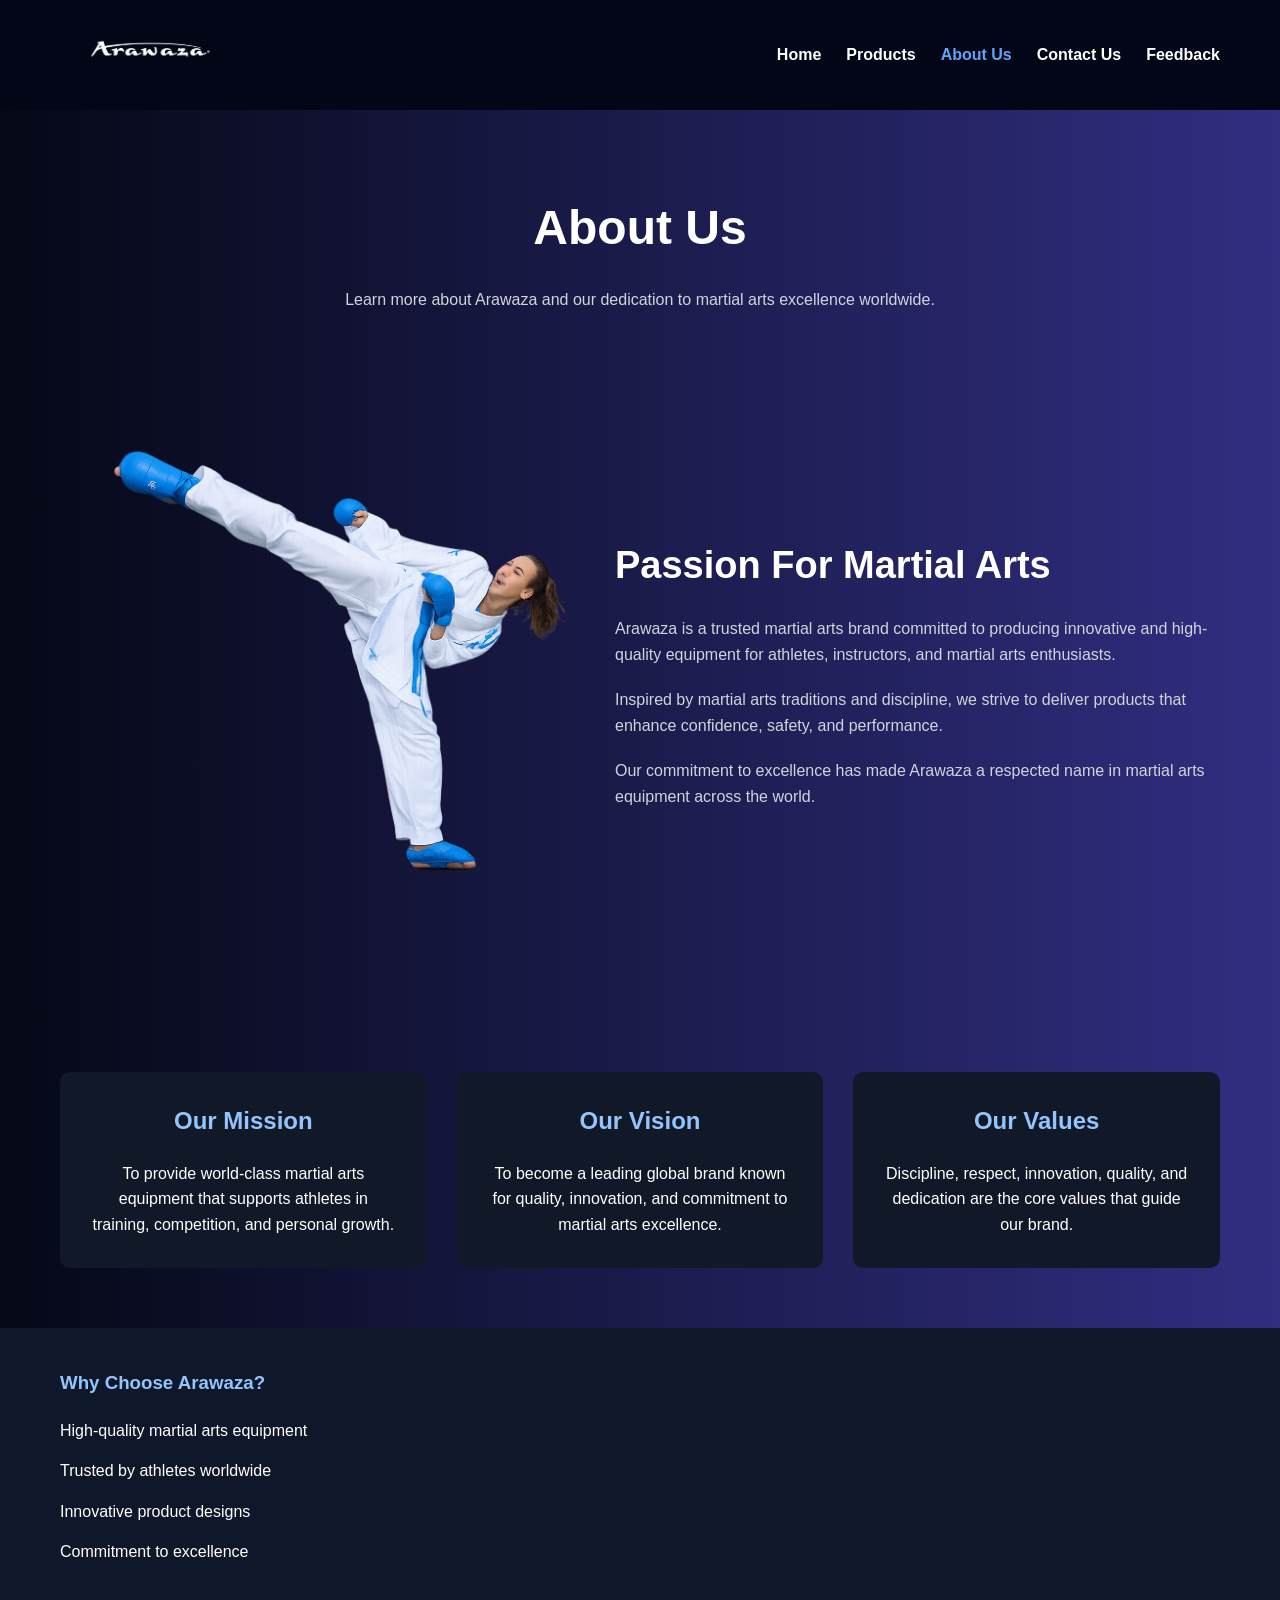
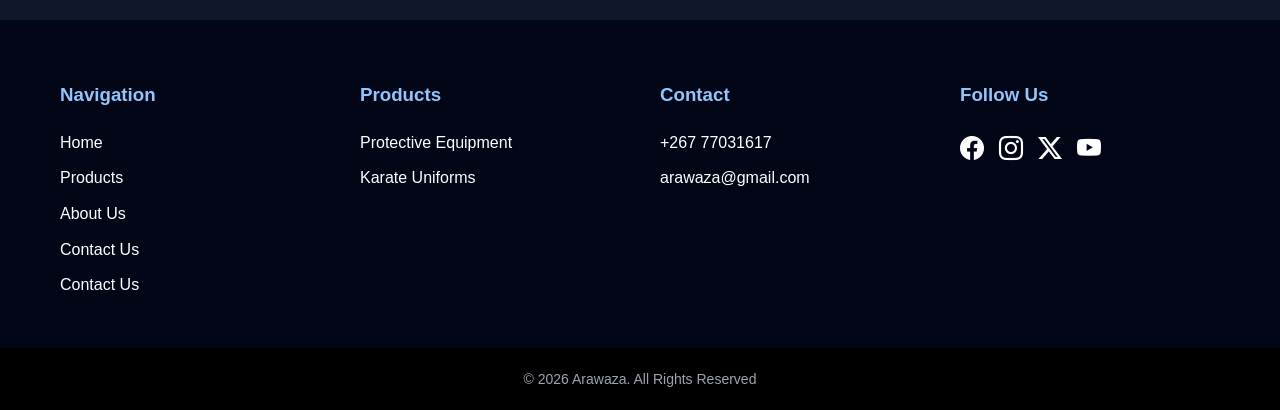
==== about us.html @ 5f9a209f "css added" ====
<!DOCTYPE html>
<html lang="en">

<head>

    <meta charset="UTF-8">
    <meta name="viewport" content="width=device-width, initial-scale=1.0">

    <title>Arawaza | About Us</title>

    <!-- MAIN CSS -->
    <link rel="stylesheet" href="css/style.css">

    <!-- BOOTSTRAP ICONS -->
    <link rel="stylesheet"
    href="https://cdn.jsdelivr.net/npm/bootstrap-icons@1.11.3/font/bootstrap-icons.min.css">

</head>

<body>

    <!-- HEADER -->
    <header class="header">

        <!-- NAVIGATION -->
        <nav class="navbar">

            <!-- LOGO -->
            <div class="logo">

                <img src="images/logo.png"
                alt="Arawaza Logo">

            </div>

            <!-- NAV LINKS -->
            <ul class="nav-links">

                <li>
                    <a href="index.html">
                        Home
                    </a>
                </li>

                <li>
                    <a href="products.html">
                        Products
                    </a>
                </li>

                <li>
                    <a href="about us.html" class="active">
                        About Us
                    </a>
                </li>

                <li>
                    <a href="contact us.html">
                        Contact Us
                    </a>
                </li>

                <li>
                    <a href="feedback.html">
                        Feedback
                    </a>
                </li>

            </ul>

        </nav>

    </header>

    <!-- MAIN CONTENT -->
    <main>

        <!-- PAGE TITLE -->
        <section class="page-title">

            <h1>About Us</h1>

            <p>
                Learn more about Arawaza and our dedication
                to martial arts excellence worldwide.
            </p>

        </section>

        <!-- ABOUT SECTION -->
        <section class="about-section">

            <!-- ABOUT IMAGE -->
            <article class="about-image">

                <img src="images/karate athlete.png"
                alt="Karate athlete">

            </article>

            <!-- ABOUT CONTENT -->
            <article class="about-content">

                <h2>
                    Passion For Martial Arts
                </h2>

                <p>
                    Arawaza is a trusted martial arts brand
                    committed to producing innovative and
                    high-quality equipment for athletes,
                    instructors, and martial arts enthusiasts.
                </p>

                <p>
                    Inspired by martial arts traditions and
                    discipline, we strive to deliver products
                    that enhance confidence, safety,
                    and performance.
                </p>

                <p>
                    Our commitment to excellence has made
                    Arawaza a respected name in martial arts
                    equipment across the world.
                </p>

            </article>

        </section>

        <!-- MISSION SECTION -->
        <section class="mission-section">

            <!-- MISSION -->
            <article class="mission-box">

                <h2>Our Mission</h2>

                <p>
                    To provide world-class martial arts
                    equipment that supports athletes in
                    training, competition, and personal growth.
                </p>

            </article>

            <!-- VISION -->
            <article class="mission-box">

                <h2>Our Vision</h2>

                <p>
                    To become a leading global brand known
                    for quality, innovation, and commitment
                    to martial arts excellence.
                </p>

            </article>

            <!-- VALUES -->
            <article class="mission-box">

                <h2>Our Values</h2>

                <p>
                    Discipline, respect, innovation,
                    quality, and dedication are the
                    core values that guide our brand.
                </p>

            </article>

        </section>

    </main>

    <!-- ASIDE -->
    <aside class="quick-links">

        <h3>Why Choose Arawaza?</h3>

        <ul>

            <li>
                High-quality martial arts equipment
            </li>

            <li>
                Trusted by athletes worldwide
            </li>

            <li>
                Innovative product designs
            </li>

            <li>
                Commitment to excellence
            </li>

        </ul>

    </aside>

    <!-- FOOTER -->
    <footer class="footer">

        <section class="footer-container">

            <!-- NAVIGATION -->
            <article class="footer-box">

                <h3>Navigation</h3>

                <ul>

                    <li>
                        <a href="index.html">
                            Home
                        </a>
                    </li>

                    <li>
                        <a href="products.html">
                            Products
                        </a>
                    </li>

                    <li>
                        <a href="about us.html">
                            About Us
                        </a>
                    </li>

                    <li>
                        <a href="contact us.html">
                            Contact Us
                        </a>
                    </li>
                    <li>
                        <a href="feedback.html">
                            Contact Us
                        </a>
                    </li>

                </ul>

            </article>

            <!-- PRODUCTS -->
            <article class="footer-box">

                <h3>Products</h3>

                <ul>

                    <li>
                        <a href="#">
                            Protective Equipment
                        </a>
                    </li>

                    <li>
                        <a href="#">
                            Karate Uniforms
                        </a>
                    </li>

                </ul>

            </article>

            <!-- CONTACT -->
            <article class="footer-box">

                <h3>Contact</h3>

                <p>+267 77031617</p>

                <p>arawaza@gmail.com</p>

            </article>

            <!-- SOCIAL MEDIA -->
            <article class="footer-box">

                <h3>Follow Us</h3>

                <div class="social-icons">

                    <a href="#">
                        <i class="bi bi-facebook"></i>
                    </a>

                    <a href="#">
                        <i class="bi bi-instagram"></i>
                    </a>

                    <a href="#">
                        <i class="bi bi-twitter-x"></i>
                    </a>

                    <a href="#">
                        <i class="bi bi-youtube"></i>
                    </a>

                </div>

            </article>

        </section>

        <!-- COPYRIGHT -->
        <section class="copyright">

            <p>
                &copy; 2026 Arawaza.
                All Rights Reserved
            </p>

        </section>

    </footer>

</body>
</html>
---- css/style.css ----
/* =========================
   GLOBAL STYLES
========================= */

*{
    margin:0;
    padding:0;
    box-sizing:border-box;
}

body{
    font-family:Arial, sans-serif;
    background:linear-gradient(to right,#050816,#312e81);
    color:#ffffff;
    line-height:1.6;
}

/* =========================
   IMAGES
========================= */

img{
    max-width:100%;
    display:block;
    object-fit:cover;
}

/* =========================
   HEADER & NAVIGATION
========================= */

.header{
    background:#020617;
    padding:20px 60px;
    position:sticky;
    top:0;
    z-index:1000;
}

.navbar{
    display:flex;
    justify-content:space-between;
    align-items:center;
    flex-wrap:wrap;
}

.logo img{
    width:180px;
    height:70px;
}

.nav-links{
    display:flex;
    list-style:none;
    gap:25px;
}

.nav-links a{
    color:#ffffff;
    text-decoration:none;
    font-size:16px;
    font-weight:bold;
    transition:0.3s;
}

.nav-links a:hover,
.nav-links .active{
    color:#60a5fa;
}

/* =========================
   HERO SECTION
========================= */

.hero{
    min-height:85vh;
    display:flex;
    justify-content:center;
    align-items:center;
    padding:80px 60px;
    gap:60px;
}

.hero-image img{
    width:600px;
    height:450px;
    border-radius:10px;
}

.hero-content{
    max-width:600px;
}

.hero-content h1{
    font-size:52px;
    margin-bottom:20px;
    text-transform:uppercase;
}

.hero-content h2{
    font-size:28px;
    color:#93c5fd;
    margin-bottom:20px;
}

.hero-content p{
    font-size:18px;
    color:#d1d5db;
}

/* =========================
   PAGE TITLE
========================= */

.page-title{
    text-align:center;
    padding:80px 20px 40px;
}

.page-title h1{
    font-size:48px;
    margin-bottom:20px;
}

.page-title p{
    max-width:700px;
    margin:auto;
    color:#d1d5db;
}

/* =========================
   FEATURED PRODUCTS
========================= */

.featured-products,
.products-section{
    padding:80px 60px;
}

.featured-products h2,
.products-section h2{
    text-align:center;
    font-size:40px;
    margin-bottom:50px;
}

/* =========================
   PRODUCT GRID
========================= */

.product-grid,
.products-grid{
    display:grid;
    grid-template-columns:repeat(auto-fit,minmax(250px,1fr));
    gap:30px;
}

/* =========================
   PRODUCT CARD
========================= */

.product-card{
    background:#111827;
    padding:20px;
    border-radius:10px;
    text-align:center;
    transition:0.3s;
}

.product-card:hover{
    transform:translateY(-10px);
    box-shadow:0 10px 20px rgba(0,0,0,0.4);
}

.product-card img{
    width:250px;
    height:250px;
    margin:auto;
    border-radius:10px;
}

.product-card h2{
    margin:20px 0 10px;
    font-size:22px;
}

.price{
    font-size:20px;
    color:#60a5fa;
    margin-bottom:20px;
}

.product-btn{
    display:inline-block;
    padding:12px 25px;
    background:#2563eb;
    color:white;
    text-decoration:none;
    border-radius:5px;
    transition:0.3s;
}

.product-btn:hover{
    background:#1d4ed8;
}

/* =========================
   ABOUT SECTION
========================= */

.about-section{
    display:flex;
    justify-content:center;
    align-items:center;
    gap:50px;
    padding:80px 60px;
    flex-wrap:wrap;
}

.about-image img{
    width:500px;
    height:500px;
    border-radius:10px;
}

.about-content{
    max-width:600px;
}

.about-content h2{
    font-size:38px;
    margin-bottom:20px;
}

.about-content p{
    margin-bottom:20px;
    color:#d1d5db;
}

/* =========================
   MISSION SECTION
========================= */

.mission-section{
    display:grid;
    grid-template-columns:repeat(auto-fit,minmax(250px,1fr));
    gap:30px;
    padding:60px;
}

.mission-box{
    background:#111827;
    padding:30px;
    border-radius:10px;
    text-align:center;
}

.mission-box h2{
    margin-bottom:20px;
    color:#93c5fd;
}

/* =========================
   CONTACT SECTION
========================= */

.contact-section{
    display:grid;
    grid-template-columns:1fr 1fr;
    gap:40px;
    padding:80px 60px;
}

.contact-info,
.contact-form,
.feedback-form-container{
    background:#111827;
    padding:40px;
    border-radius:10px;
}

.contact-info h2,
.contact-form h2,
.feedback-form-container h2{
    margin-bottom:20px;
}

/* =========================
   FORM STYLES
========================= */

.form-group{
    margin-bottom:20px;
}

.form-group label{
    display:block;
    margin-bottom:10px;
    font-weight:bold;
}

.form-group input,
.form-group textarea,
.form-group select{
    width:100%;
    padding:14px;
    border:none;
    border-radius:5px;
    background:#1f2937;
    color:white;
    font-size:16px;
}

.form-group input:focus,
.form-group textarea:focus,
.form-group select:focus{
    outline:2px solid #60a5fa;
}

button{
    background:#2563eb;
    color:white;
    border:none;
    padding:14px 30px;
    border-radius:5px;
    cursor:pointer;
    font-size:16px;
    transition:0.3s;
}

button:hover{
    background:#1d4ed8;
}

.clear-btn{
    background:#dc2626;
}

.clear-btn:hover{
    background:#b91c1c;
}

.button-group{
    display:flex;
    gap:20px;
}

/* =========================
   COMPANY INFO
========================= */

.company-info{
    padding:60px;
    text-align:center;
}

.company-info p{
    max-width:800px;
    margin:20px auto;
    color:#d1d5db;
    font-size:18px;
}

/* =========================
   QUICK LINKS / ASIDE
========================= */

.quick-links{
    background:#0f172a;
    padding:40px 60px;
}

.quick-links h3{
    margin-bottom:20px;
    color:#93c5fd;
}

.quick-links ul{
    list-style:none;
}

.quick-links li{
    margin-bottom:15px;
}

.quick-links a{
    color:white;
    text-decoration:none;
    transition:0.3s;
}

.quick-links a:hover{
    color:#60a5fa;
}

/* =========================
   FOOTER
========================= */

.footer{
    background:#020617;
    padding-top:60px;
}

.footer-container{
    display:grid;
    grid-template-columns:repeat(auto-fit,minmax(250px,1fr));
    gap:40px;
    padding:0 60px 40px;
}

.footer-box h3{
    margin-bottom:20px;
    color:#93c5fd;
}

.footer-box ul{
    list-style:none;
}

.footer-box li{
    margin-bottom:10px;
}

.footer-box a{
    text-decoration:none;
    color:white;
    transition:0.3s;
}

.footer-box a:hover{
    color:#60a5fa;
}

.footer-box p{
    margin-bottom:10px;
}

.social-icons{
    display:flex;
    gap:15px;
}

.social-icons a{
    font-size:24px;
    color:white;
    transition:0.3s;
}

.social-icons a:hover{
    color:#60a5fa;
}

/* =========================
   COPYRIGHT
========================= */

.copyright{
    text-align:center;
    padding:20px;
    background:#000000;
    font-size:14px;
    color:#9ca3af;
}

/* =========================
   RESPONSIVE DESIGN
========================= */

@media(max-width:992px){

    .hero{
        flex-direction:column;
        text-align:center;
    }

    .contact-section{
        grid-template-columns:1fr;
    }

    .about-section{
        flex-direction:column;
        text-align:center;
    }
}

@media(max-width:768px){

    .header{
        padding:20px;
    }

    .navbar{
        flex-direction:column;
        gap:20px;
    }

    .nav-links{
        flex-direction:column;
        text-align:center;
    }

    .hero{
        padding:60px 20px;
    }

    .featured-products,
    .products-section,
    .about-section,
    .contact-section,
    .company-info{
        padding:60px 20px;
    }

    .footer-container{
        padding:0 20px 40px;
    }

    .hero-content h1{
        font-size:38px;
    }

    .page-title h1{
        font-size:36px;
    }
}
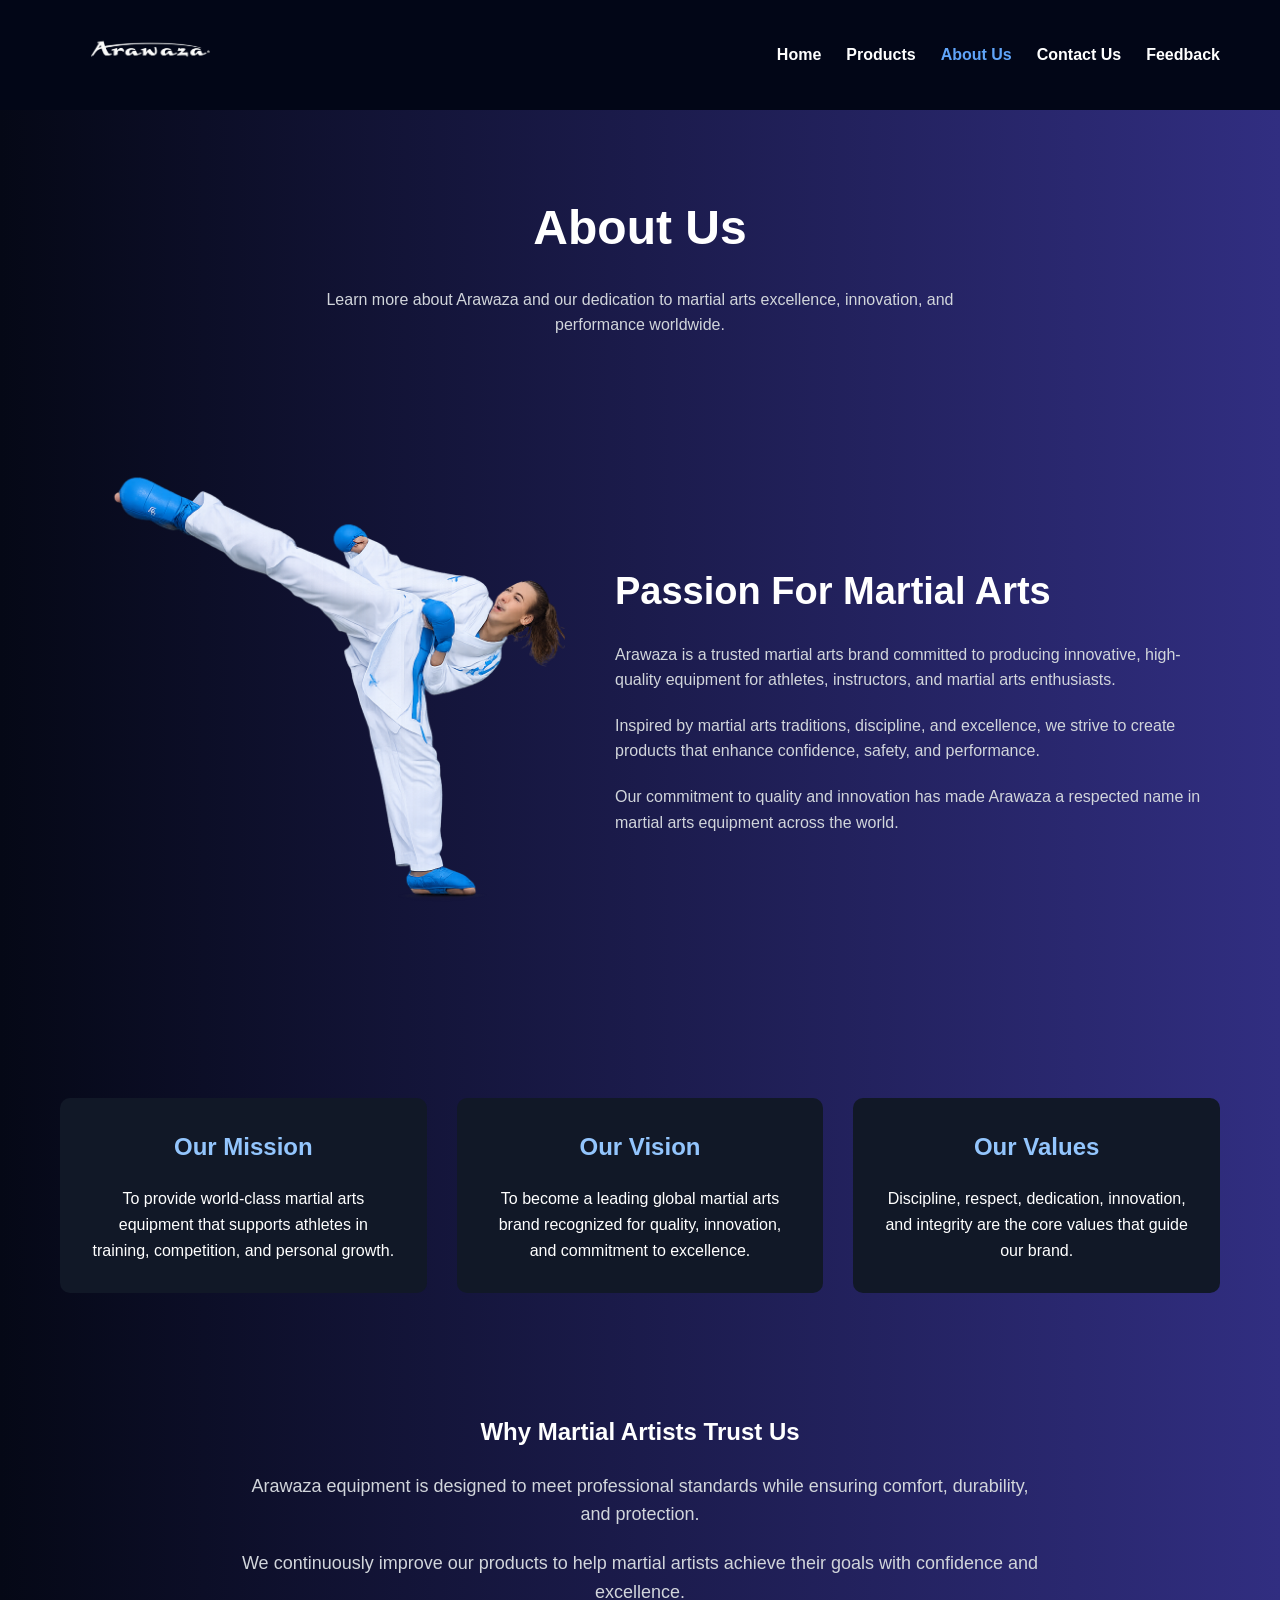
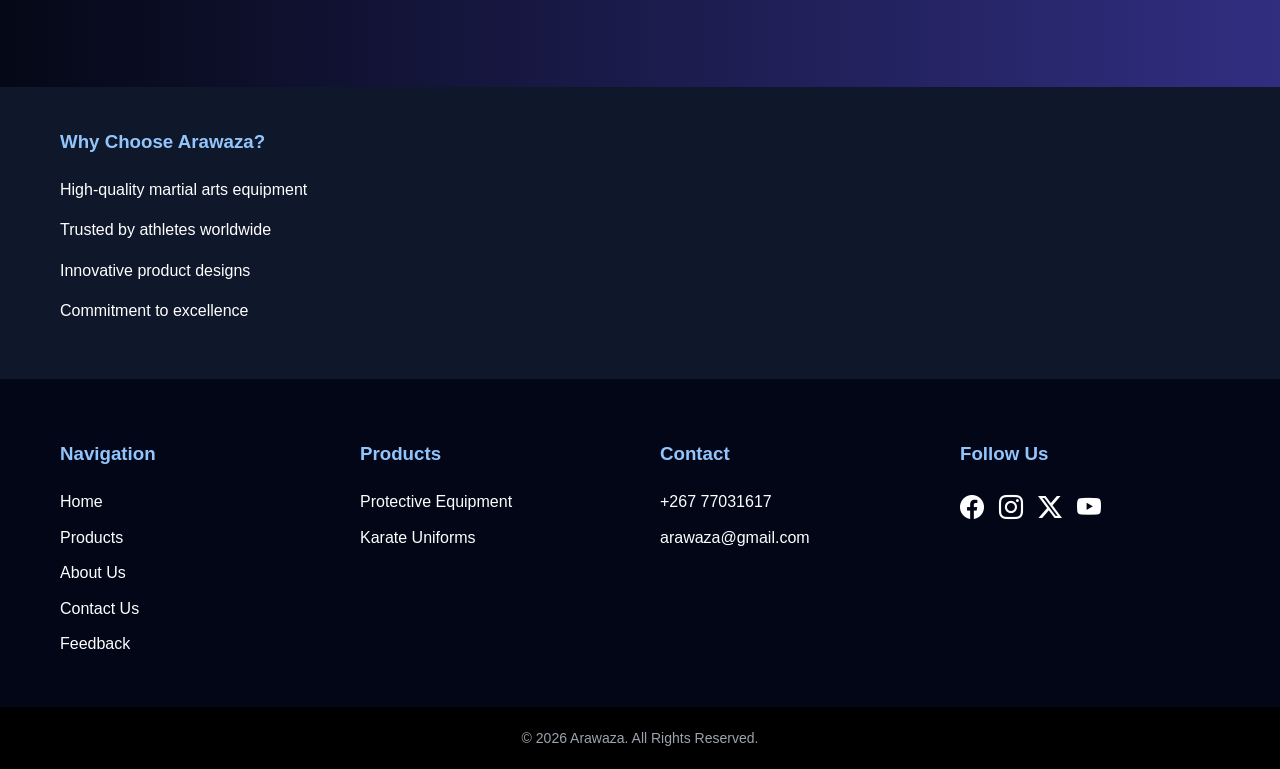
==== commit 3a55faea: "updated" ====
--- a/about us.html
+++ b/about us.html
@@ -4,12 +4,15 @@
 <head>
 
     <meta charset="UTF-8">
-    <meta name="viewport" content="width=device-width, initial-scale=1.0">
+
+    <meta name="viewport"
+    content="width=device-width, initial-scale=1.0">
 
     <title>Arawaza | About Us</title>
 
     <!-- MAIN CSS -->
-    <link rel="stylesheet" href="css/style.css">
+    <link rel="stylesheet"
+    href="css/style.css">
 
     <!-- BOOTSTRAP ICONS -->
     <link rel="stylesheet"
@@ -26,12 +29,14 @@
         <nav class="navbar">
 
             <!-- LOGO -->
-            <div class="logo">
+            <section class="logo">
 
                 <img src="images/logo.png"
-                alt="Arawaza Logo">
-
-            </div>
+                alt="Arawaza Logo"
+                width="180"
+                height="70">
+
+            </section>
 
             <!-- NAV LINKS -->
             <ul class="nav-links">
@@ -49,13 +54,14 @@
                 </li>
 
                 <li>
-                    <a href="about us.html" class="active">
+                    <a href="about-us.html"
+                    class="active">
                         About Us
                     </a>
                 </li>
 
                 <li>
-                    <a href="contact us.html">
+                    <a href="contact-us.html">
                         Contact Us
                     </a>
                 </li>
@@ -78,11 +84,14 @@
         <!-- PAGE TITLE -->
         <section class="page-title">
 
-            <h1>About Us</h1>
+            <h1>
+                About Us
+            </h1>
 
             <p>
                 Learn more about Arawaza and our dedication
-                to martial arts excellence worldwide.
+                to martial arts excellence, innovation,
+                and performance worldwide.
             </p>
 
         </section>
@@ -94,7 +103,9 @@
             <article class="about-image">
 
                 <img src="images/karate athlete.png"
-                alt="Karate athlete">
+                alt="Karate Athlete"
+                width="500"
+                height="500">
 
             </article>
 
@@ -107,22 +118,22 @@
 
                 <p>
                     Arawaza is a trusted martial arts brand
-                    committed to producing innovative and
+                    committed to producing innovative,
                     high-quality equipment for athletes,
                     instructors, and martial arts enthusiasts.
                 </p>
 
                 <p>
-                    Inspired by martial arts traditions and
-                    discipline, we strive to deliver products
-                    that enhance confidence, safety,
-                    and performance.
-                </p>
-
-                <p>
-                    Our commitment to excellence has made
-                    Arawaza a respected name in martial arts
-                    equipment across the world.
+                    Inspired by martial arts traditions,
+                    discipline, and excellence, we strive
+                    to create products that enhance
+                    confidence, safety, and performance.
+                </p>
+
+                <p>
+                    Our commitment to quality and innovation
+                    has made Arawaza a respected name in
+                    martial arts equipment across the world.
                 </p>
 
             </article>
@@ -135,7 +146,9 @@
             <!-- MISSION -->
             <article class="mission-box">
 
-                <h2>Our Mission</h2>
+                <h2>
+                    Our Mission
+                </h2>
 
                 <p>
                     To provide world-class martial arts
@@ -148,12 +161,14 @@
             <!-- VISION -->
             <article class="mission-box">
 
-                <h2>Our Vision</h2>
-
-                <p>
-                    To become a leading global brand known
-                    for quality, innovation, and commitment
-                    to martial arts excellence.
+                <h2>
+                    Our Vision
+                </h2>
+
+                <p>
+                    To become a leading global martial arts
+                    brand recognized for quality, innovation,
+                    and commitment to excellence.
                 </p>
 
             </article>
@@ -161,11 +176,13 @@
             <!-- VALUES -->
             <article class="mission-box">
 
-                <h2>Our Values</h2>
-
-                <p>
-                    Discipline, respect, innovation,
-                    quality, and dedication are the
+                <h2>
+                    Our Values
+                </h2>
+
+                <p>
+                    Discipline, respect, dedication,
+                    innovation, and integrity are the
                     core values that guide our brand.
                 </p>
 
@@ -173,12 +190,39 @@
 
         </section>
 
+        <!-- COMPANY INFORMATION -->
+        <section class="company-info">
+
+            <article>
+
+                <h2>
+                    Why Martial Artists Trust Us
+                </h2>
+
+                <p>
+                    Arawaza equipment is designed to meet
+                    professional standards while ensuring
+                    comfort, durability, and protection.
+                </p>
+
+                <p>
+                    We continuously improve our products
+                    to help martial artists achieve their
+                    goals with confidence and excellence.
+                </p>
+
+            </article>
+
+        </section>
+
     </main>
 
-    <!-- ASIDE -->
+    <!-- QUICK LINKS -->
     <aside class="quick-links">
 
-        <h3>Why Choose Arawaza?</h3>
+        <h3>
+            Why Choose Arawaza?
+        </h3>
 
         <ul>
 
@@ -210,7 +254,9 @@
             <!-- NAVIGATION -->
             <article class="footer-box">
 
-                <h3>Navigation</h3>
+                <h3>
+                    Navigation
+                </h3>
 
                 <ul>
 
@@ -227,19 +273,20 @@
                     </li>
 
                     <li>
-                        <a href="about us.html">
+                        <a href="about-us.html">
                             About Us
                         </a>
                     </li>
 
                     <li>
-                        <a href="contact us.html">
+                        <a href="contact-us.html">
                             Contact Us
                         </a>
                     </li>
+
                     <li>
                         <a href="feedback.html">
-                            Contact Us
+                            Feedback
                         </a>
                     </li>
 
@@ -250,7 +297,9 @@
             <!-- PRODUCTS -->
             <article class="footer-box">
 
-                <h3>Products</h3>
+                <h3>
+                    Products
+                </h3>
 
                 <ul>
 
@@ -273,20 +322,28 @@
             <!-- CONTACT -->
             <article class="footer-box">
 
-                <h3>Contact</h3>
-
-                <p>+267 77031617</p>
-
-                <p>arawaza@gmail.com</p>
+                <h3>
+                    Contact
+                </h3>
+
+                <p>
+                    +267 77031617
+                </p>
+
+                <p>
+                    arawaza@gmail.com
+                </p>
 
             </article>
 
             <!-- SOCIAL MEDIA -->
             <article class="footer-box">
 
-                <h3>Follow Us</h3>
-
-                <div class="social-icons">
+                <h3>
+                    Follow Us
+                </h3>
+
+                <section class="social-icons">
 
                     <a href="#">
                         <i class="bi bi-facebook"></i>
@@ -304,7 +361,7 @@
                         <i class="bi bi-youtube"></i>
                     </a>
 
-                </div>
+                </section>
 
             </article>
 
@@ -315,7 +372,7 @@
 
             <p>
                 &copy; 2026 Arawaza.
-                All Rights Reserved
+                All Rights Reserved.
             </p>
 
         </section>
@@ -323,4 +380,5 @@
     </footer>
 
 </body>
+
 </html>
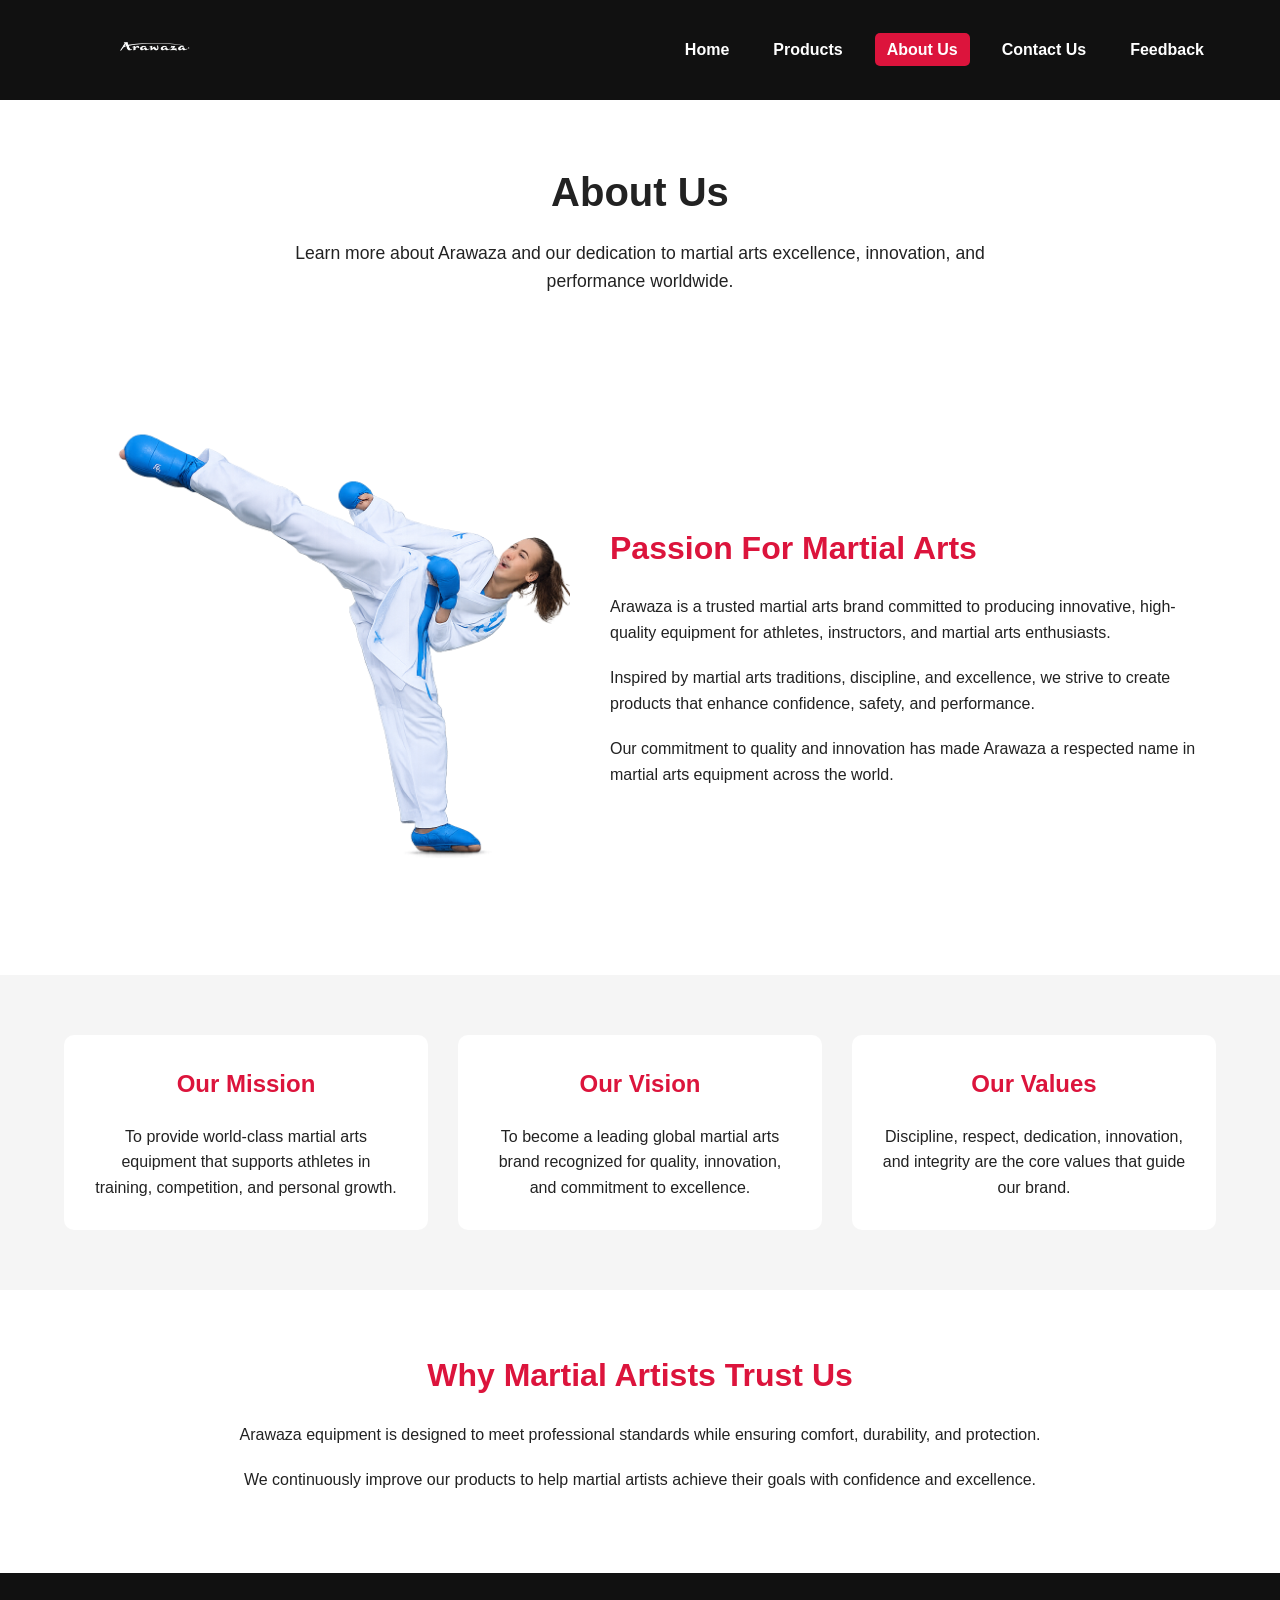
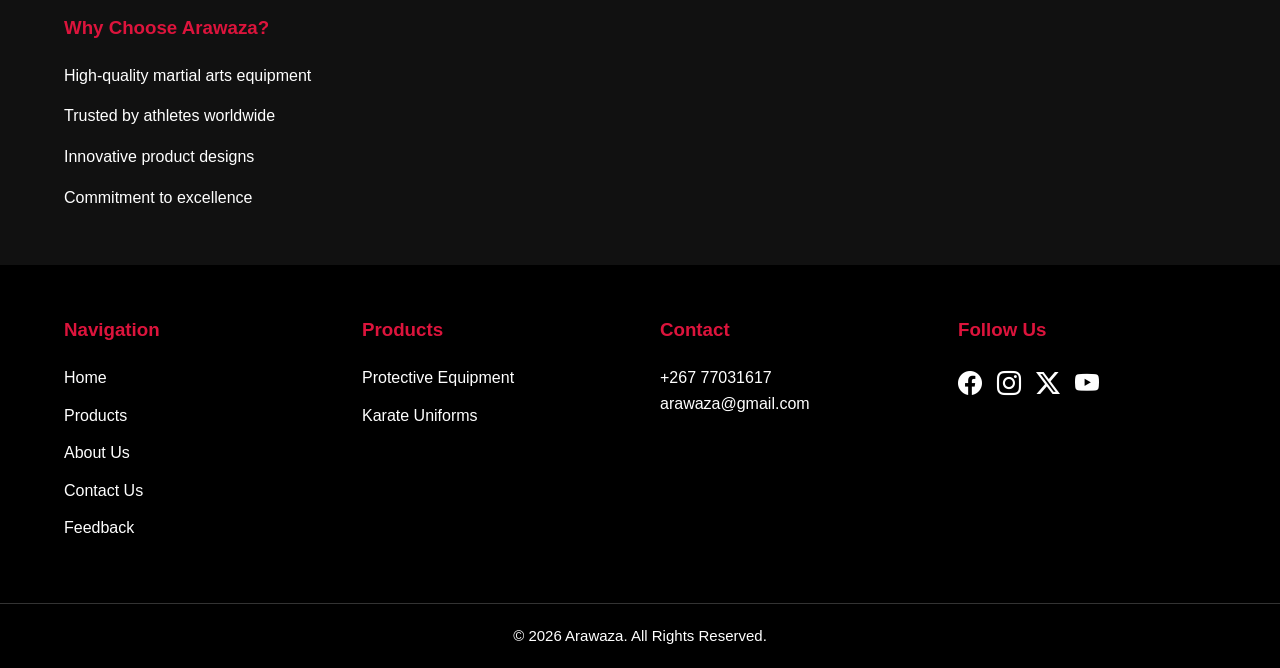
==== commit 50b51b44: "javaScript added" ====
--- a/about us.html
+++ b/about us.html
@@ -54,14 +54,14 @@
                 </li>
 
                 <li>
-                    <a href="about-us.html"
+                    <a href="about us.html"
                     class="active">
                         About Us
                     </a>
                 </li>
 
                 <li>
-                    <a href="contact-us.html">
+                    <a href="contact us.html">
                         Contact Us
                     </a>
                 </li>
@@ -273,13 +273,13 @@
                     </li>
 
                     <li>
-                        <a href="about-us.html">
+                        <a href="about us.html">
                             About Us
                         </a>
                     </li>
 
                     <li>
-                        <a href="contact-us.html">
+                        <a href="contact us.html">
                             Contact Us
                         </a>
                     </li>
@@ -378,7 +378,8 @@
         </section>
 
     </footer>
-
+<!-- JAVASCRIPT -->
+    <script src="js/script.js"></script>
 </body>
 
 </html>
--- a/css/style.css
+++ b/css/style.css
@@ -3,16 +3,20 @@
 ========================= */
 
 *{
-    margin:0;
-    padding:0;
-    box-sizing:border-box;
+    margin: 0;
+    padding: 0;
+    box-sizing: border-box;
+}
+
+html{
+    scroll-behavior: smooth;
 }
 
 body{
-    font-family:Arial, sans-serif;
-    background:linear-gradient(to right,#050816,#312e81);
-    color:#ffffff;
-    line-height:1.6;
+    font-family: Arial, Helvetica, sans-serif;
+    line-height: 1.6;
+    background-color: #f5f5f5;
+    color: #222;
 }
 
 /* =========================
@@ -20,52 +24,80 @@
 ========================= */
 
 img{
-    max-width:100%;
-    display:block;
-    object-fit:cover;
-}
-
-/* =========================
-   HEADER & NAVIGATION
+    max-width: 100%;
+    height: auto;
+    display: block;
+    object-fit: cover;
+}
+
+/* =========================
+   LINKS
+========================= */
+
+a{
+    text-decoration: none;
+    transition: 0.3s ease;
+}
+
+/* =========================
+   HEADER
 ========================= */
 
 .header{
-    background:#020617;
-    padding:20px 60px;
-    position:sticky;
-    top:0;
-    z-index:1000;
-}
+    background-color: #111;
+    padding: 15px 5%;
+    position: sticky;
+    top: 0;
+    z-index: 1000;
+}
+
+/* =========================
+   NAVBAR
+========================= */
 
 .navbar{
-    display:flex;
-    justify-content:space-between;
-    align-items:center;
-    flex-wrap:wrap;
-}
+    display: flex;
+    justify-content: space-between;
+    align-items: center;
+    flex-wrap: wrap;
+    gap: 20px;
+}
+
+/* =========================
+   LOGO
+========================= */
 
 .logo img{
-    width:180px;
-    height:70px;
-}
+    width: 180px;
+    height: 70px;
+    object-fit: contain;
+}
+
+/* =========================
+   NAV LINKS
+========================= */
 
 .nav-links{
-    display:flex;
-    list-style:none;
-    gap:25px;
+    display: flex;
+    list-style: none;
+    gap: 20px;
+    flex-wrap: wrap;
 }
 
 .nav-links a{
-    color:#ffffff;
-    text-decoration:none;
-    font-size:16px;
-    font-weight:bold;
-    transition:0.3s;
-}
-
-.nav-links a:hover,
+    color: white;
+    font-size: 16px;
+    font-weight: bold;
+    padding: 8px 12px;
+    border-radius: 5px;
+}
+
+.nav-links a:hover{
+    background-color: crimson;
+}
+
 .nav-links .active{
-    color:#60a5fa;
+    background-color: crimson;
 }
 
 /* =========================
@@ -73,39 +105,66 @@
 ========================= */
 
 .hero{
-    min-height:85vh;
-    display:flex;
-    justify-content:center;
-    align-items:center;
-    padding:80px 60px;
-    gap:60px;
-}
-
-.hero-image img{
-    width:600px;
-    height:450px;
-    border-radius:10px;
+    background: linear-gradient(
+    rgba(0,0,0,0.7),
+    rgba(0,0,0,0.7));
+    
+    color: white;
+    text-align: center;
+    padding: 100px 20px;
 }
 
 .hero-content{
-    max-width:600px;
-}
-
-.hero-content h1{
-    font-size:52px;
-    margin-bottom:20px;
-    text-transform:uppercase;
-}
-
-.hero-content h2{
-    font-size:28px;
-    color:#93c5fd;
-    margin-bottom:20px;
-}
-
-.hero-content p{
-    font-size:18px;
-    color:#d1d5db;
+    max-width: 800px;
+    margin: auto;
+}
+
+.hero h1{
+    font-size: 3rem;
+    margin-bottom: 20px;
+}
+
+.hero h2{
+    font-size: 2rem;
+    margin-bottom: 20px;
+    color: crimson;
+}
+
+.hero p{
+    font-size: 1.1rem;
+    margin-bottom: 30px;
+}
+
+/* =========================
+   BUTTONS
+========================= */
+
+.product-btn,
+button{
+    display: inline-block;
+    background-color: crimson;
+    color: white;
+    padding: 12px 25px;
+    border: none;
+    border-radius: 5px;
+    cursor: pointer;
+    transition: 0.3s ease;
+    font-size: 16px;
+    font-weight: bold;
+}
+
+.product-btn:hover,
+button:hover{
+    background-color: #990000;
+    transform: translateY(-3px);
+}
+
+.clear-btn{
+    background-color: #555;
+}
+
+.clear-btn:hover{
+    background-color: #222;
 }
 
 /* =========================
@@ -113,19 +172,20 @@
 ========================= */
 
 .page-title{
-    text-align:center;
-    padding:80px 20px 40px;
+    text-align: center;
+    padding: 60px 20px;
+    background-color: white;
 }
 
 .page-title h1{
-    font-size:48px;
-    margin-bottom:20px;
+    font-size: 2.5rem;
+    margin-bottom: 15px;
 }
 
 .page-title p{
-    max-width:700px;
-    margin:auto;
-    color:#d1d5db;
+    max-width: 700px;
+    margin: auto;
+    font-size: 1.1rem;
 }
 
 /* =========================
@@ -134,14 +194,14 @@
 
 .featured-products,
 .products-section{
-    padding:80px 60px;
+    padding: 60px 5%;
 }
 
 .featured-products h2,
 .products-section h2{
-    text-align:center;
-    font-size:40px;
-    margin-bottom:50px;
+    text-align: center;
+    margin-bottom: 40px;
+    font-size: 2rem;
 }
 
 /* =========================
@@ -150,9 +210,10 @@
 
 .product-grid,
 .products-grid{
-    display:grid;
-    grid-template-columns:repeat(auto-fit,minmax(250px,1fr));
-    gap:30px;
+    display: grid;
+    grid-template-columns: repeat(auto-fit,
+    minmax(250px, 1fr));
+    gap: 30px;
 }
 
 /* =========================
@@ -160,48 +221,37 @@
 ========================= */
 
 .product-card{
-    background:#111827;
-    padding:20px;
-    border-radius:10px;
-    text-align:center;
-    transition:0.3s;
+    background-color: white;
+    padding: 20px;
+    border-radius: 10px;
+    text-align: center;
+    transition: 0.3s ease;
+    box-shadow: 0 4px 10px rgba(0,0,0,0.1);
 }
 
 .product-card:hover{
-    transform:translateY(-10px);
-    box-shadow:0 10px 20px rgba(0,0,0,0.4);
+    transform: translateY(-10px);
 }
 
 .product-card img{
-    width:250px;
-    height:250px;
-    margin:auto;
-    border-radius:10px;
-}
-
-.product-card h2{
-    margin:20px 0 10px;
-    font-size:22px;
+    width: 250px;
+    height: 250px;
+    margin: auto;
+    object-fit: contain;
+    margin-bottom: 20px;
+}
+
+.product-card h2,
+.product-card h3{
+    margin-bottom: 10px;
+    font-size: 1.2rem;
 }
 
 .price{
-    font-size:20px;
-    color:#60a5fa;
-    margin-bottom:20px;
-}
-
-.product-btn{
-    display:inline-block;
-    padding:12px 25px;
-    background:#2563eb;
-    color:white;
-    text-decoration:none;
-    border-radius:5px;
-    transition:0.3s;
-}
-
-.product-btn:hover{
-    background:#1d4ed8;
+    color: crimson;
+    font-size: 1.2rem;
+    font-weight: bold;
+    margin-bottom: 20px;
 }
 
 /* =========================
@@ -209,32 +259,33 @@
 ========================= */
 
 .about-section{
-    display:flex;
-    justify-content:center;
-    align-items:center;
-    gap:50px;
-    padding:80px 60px;
-    flex-wrap:wrap;
+    display: flex;
+    align-items: center;
+    justify-content: center;
+    gap: 40px;
+    padding: 60px 5%;
+    flex-wrap: wrap;
+    background-color: white;
 }
 
 .about-image img{
-    width:500px;
-    height:500px;
-    border-radius:10px;
+    width: 500px;
+    height: 500px;
+    border-radius: 10px;
 }
 
 .about-content{
-    max-width:600px;
+    max-width: 600px;
 }
 
 .about-content h2{
-    font-size:38px;
-    margin-bottom:20px;
+    margin-bottom: 20px;
+    font-size: 2rem;
+    color: crimson;
 }
 
 .about-content p{
-    margin-bottom:20px;
-    color:#d1d5db;
+    margin-bottom: 20px;
 }
 
 /* =========================
@@ -242,22 +293,28 @@
 ========================= */
 
 .mission-section{
-    display:grid;
-    grid-template-columns:repeat(auto-fit,minmax(250px,1fr));
-    gap:30px;
-    padding:60px;
+    display: grid;
+    grid-template-columns: repeat(auto-fit,
+    minmax(250px,1fr));
+    gap: 30px;
+    padding: 60px 5%;
 }
 
 .mission-box{
-    background:#111827;
-    padding:30px;
-    border-radius:10px;
-    text-align:center;
+    background-color: white;
+    padding: 30px;
+    border-radius: 10px;
+    text-align: center;
+    transition: 0.3s ease;
+}
+
+.mission-box:hover{
+    transform: translateY(-8px);
 }
 
 .mission-box h2{
-    margin-bottom:20px;
-    color:#93c5fd;
+    color: crimson;
+    margin-bottom: 20px;
 }
 
 /* =========================
@@ -265,84 +322,68 @@
 ========================= */
 
 .contact-section{
-    display:grid;
-    grid-template-columns:1fr 1fr;
-    gap:40px;
-    padding:80px 60px;
+    display: flex;
+    gap: 40px;
+    padding: 60px 5%;
+    flex-wrap: wrap;
 }
 
 .contact-info,
 .contact-form,
 .feedback-form-container{
-    background:#111827;
-    padding:40px;
-    border-radius:10px;
+    flex: 1;
+    min-width: 300px;
+    background-color: white;
+    padding: 30px;
+    border-radius: 10px;
 }
 
 .contact-info h2,
 .contact-form h2,
 .feedback-form-container h2{
-    margin-bottom:20px;
-}
-
-/* =========================
-   FORM STYLES
+    margin-bottom: 20px;
+    color: crimson;
+}
+
+/* =========================
+   FORMS
 ========================= */
 
 .form-group{
-    margin-bottom:20px;
+    margin-bottom: 20px;
 }
 
 .form-group label{
-    display:block;
-    margin-bottom:10px;
-    font-weight:bold;
+    display: block;
+    margin-bottom: 8px;
+    font-weight: bold;
 }
 
 .form-group input,
 .form-group textarea,
 .form-group select{
-    width:100%;
-    padding:14px;
-    border:none;
-    border-radius:5px;
-    background:#1f2937;
-    color:white;
-    font-size:16px;
+    width: 100%;
+    padding: 12px;
+    border: 1px solid #ccc;
+    border-radius: 5px;
+    font-size: 16px;
 }
 
 .form-group input:focus,
 .form-group textarea:focus,
 .form-group select:focus{
-    outline:2px solid #60a5fa;
-}
-
-button{
-    background:#2563eb;
-    color:white;
-    border:none;
-    padding:14px 30px;
-    border-radius:5px;
-    cursor:pointer;
-    font-size:16px;
-    transition:0.3s;
-}
-
-button:hover{
-    background:#1d4ed8;
-}
-
-.clear-btn{
-    background:#dc2626;
-}
-
-.clear-btn:hover{
-    background:#b91c1c;
-}
+    outline: none;
+    border-color: crimson;
+}
+
+/* =========================
+   BUTTON GROUP
+========================= */
 
 .button-group{
-    display:flex;
-    gap:20px;
+    display: flex;
+    gap: 15px;
+    flex-wrap: wrap;
 }
 
 /* =========================
@@ -350,47 +391,55 @@
 ========================= */
 
 .company-info{
-    padding:60px;
-    text-align:center;
+    padding: 60px 5%;
+    text-align: center;
+    background-color: white;
+}
+
+.company-info article{
+    max-width: 900px;
+    margin: auto;
+}
+
+.company-info h2{
+    font-size: 2rem;
+    color: crimson;
+    margin-bottom: 20px;
 }
 
 .company-info p{
-    max-width:800px;
-    margin:20px auto;
-    color:#d1d5db;
-    font-size:18px;
-}
-
-/* =========================
-   QUICK LINKS / ASIDE
+    margin-bottom: 20px;
+}
+
+/* =========================
+   QUICK LINKS
 ========================= */
 
 .quick-links{
-    background:#0f172a;
-    padding:40px 60px;
+    background-color: #111;
+    color: white;
+    padding: 40px 5%;
 }
 
 .quick-links h3{
-    margin-bottom:20px;
-    color:#93c5fd;
+    margin-bottom: 20px;
+    color: crimson;
 }
 
 .quick-links ul{
-    list-style:none;
+    list-style: none;
 }
 
 .quick-links li{
-    margin-bottom:15px;
+    margin-bottom: 15px;
 }
 
 .quick-links a{
-    color:white;
-    text-decoration:none;
-    transition:0.3s;
+    color: white;
 }
 
 .quick-links a:hover{
-    color:#60a5fa;
+    color: crimson;
 }
 
 /* =========================
@@ -398,57 +447,58 @@
 ========================= */
 
 .footer{
-    background:#020617;
-    padding-top:60px;
+    background-color: #000;
+    color: white;
+    padding-top: 50px;
 }
 
 .footer-container{
-    display:grid;
-    grid-template-columns:repeat(auto-fit,minmax(250px,1fr));
-    gap:40px;
-    padding:0 60px 40px;
+    display: grid;
+    grid-template-columns: repeat(auto-fit,
+    minmax(220px,1fr));
+    gap: 40px;
+    padding: 0 5% 50px;
 }
 
 .footer-box h3{
-    margin-bottom:20px;
-    color:#93c5fd;
+    margin-bottom: 20px;
+    color: crimson;
 }
 
 .footer-box ul{
-    list-style:none;
+    list-style: none;
 }
 
 .footer-box li{
-    margin-bottom:10px;
+    margin-bottom: 12px;
 }
 
 .footer-box a{
-    text-decoration:none;
-    color:white;
-    transition:0.3s;
+    color: white;
 }
 
 .footer-box a:hover{
-    color:#60a5fa;
-}
-
-.footer-box p{
-    margin-bottom:10px;
-}
+    color: crimson;
+}
+
+/* =========================
+   SOCIAL ICONS
+========================= */
 
 .social-icons{
-    display:flex;
-    gap:15px;
+    display: flex;
+    gap: 15px;
 }
 
 .social-icons a{
-    font-size:24px;
-    color:white;
-    transition:0.3s;
+    color: white;
+    font-size: 1.5rem;
+    transition: 0.3s ease;
 }
 
 .social-icons a:hover{
-    color:#60a5fa;
+    color: crimson;
+    transform: scale(1.2);
 }
 
 /* =========================
@@ -456,71 +506,95 @@
 ========================= */
 
 .copyright{
-    text-align:center;
-    padding:20px;
-    background:#000000;
-    font-size:14px;
-    color:#9ca3af;
+    text-align: center;
+    padding: 20px;
+    border-top: 1px solid #333;
+    font-size: 15px;
 }
 
 /* =========================
    RESPONSIVE DESIGN
 ========================= */
 
-@media(max-width:992px){
+@media(max-width: 992px){
+
+    .hero h1{
+        font-size: 2.5rem;
+    }
+
+    .hero h2{
+        font-size: 1.7rem;
+    }
+
+    .about-image img{
+        width: 100%;
+        height: auto;
+    }
+
+}
+
+@media(max-width: 768px){
+
+    .navbar{
+        flex-direction: column;
+        text-align: center;
+    }
+
+    .nav-links{
+        justify-content: center;
+    }
 
     .hero{
-        flex-direction:column;
-        text-align:center;
-    }
-
-    .contact-section{
-        grid-template-columns:1fr;
-    }
-
+        padding: 80px 20px;
+    }
+
+    .hero h1{
+        font-size: 2rem;
+    }
+
+    .hero h2{
+        font-size: 1.5rem;
+    }
+
+    .page-title h1{
+        font-size: 2rem;
+    }
+
+    .contact-section,
     .about-section{
-        flex-direction:column;
-        text-align:center;
-    }
-}
-
-@media(max-width:768px){
-
-    .header{
-        padding:20px;
-    }
-
-    .navbar{
-        flex-direction:column;
-        gap:20px;
-    }
-
-    .nav-links{
-        flex-direction:column;
-        text-align:center;
-    }
-
-    .hero{
-        padding:60px 20px;
-    }
-
-    .featured-products,
-    .products-section,
-    .about-section,
-    .contact-section,
-    .company-info{
-        padding:60px 20px;
-    }
-
-    .footer-container{
-        padding:0 20px 40px;
-    }
-
-    .hero-content h1{
-        font-size:38px;
+        flex-direction: column;
+    }
+
+    .product-card img{
+        width: 100%;
+        max-width: 250px;
+        height: auto;
+    }
+
+}
+
+@media(max-width: 480px){
+
+    .hero h1{
+        font-size: 1.7rem;
+    }
+
+    .hero h2{
+        font-size: 1.2rem;
     }
 
     .page-title h1{
-        font-size:36px;
-    }
+        font-size: 1.7rem;
+    }
+
+    .product-btn,
+    button{
+        width: 100%;
+        text-align: center;
+    }
+
+    .button-group{
+        flex-direction: column;
+    }
+
 }
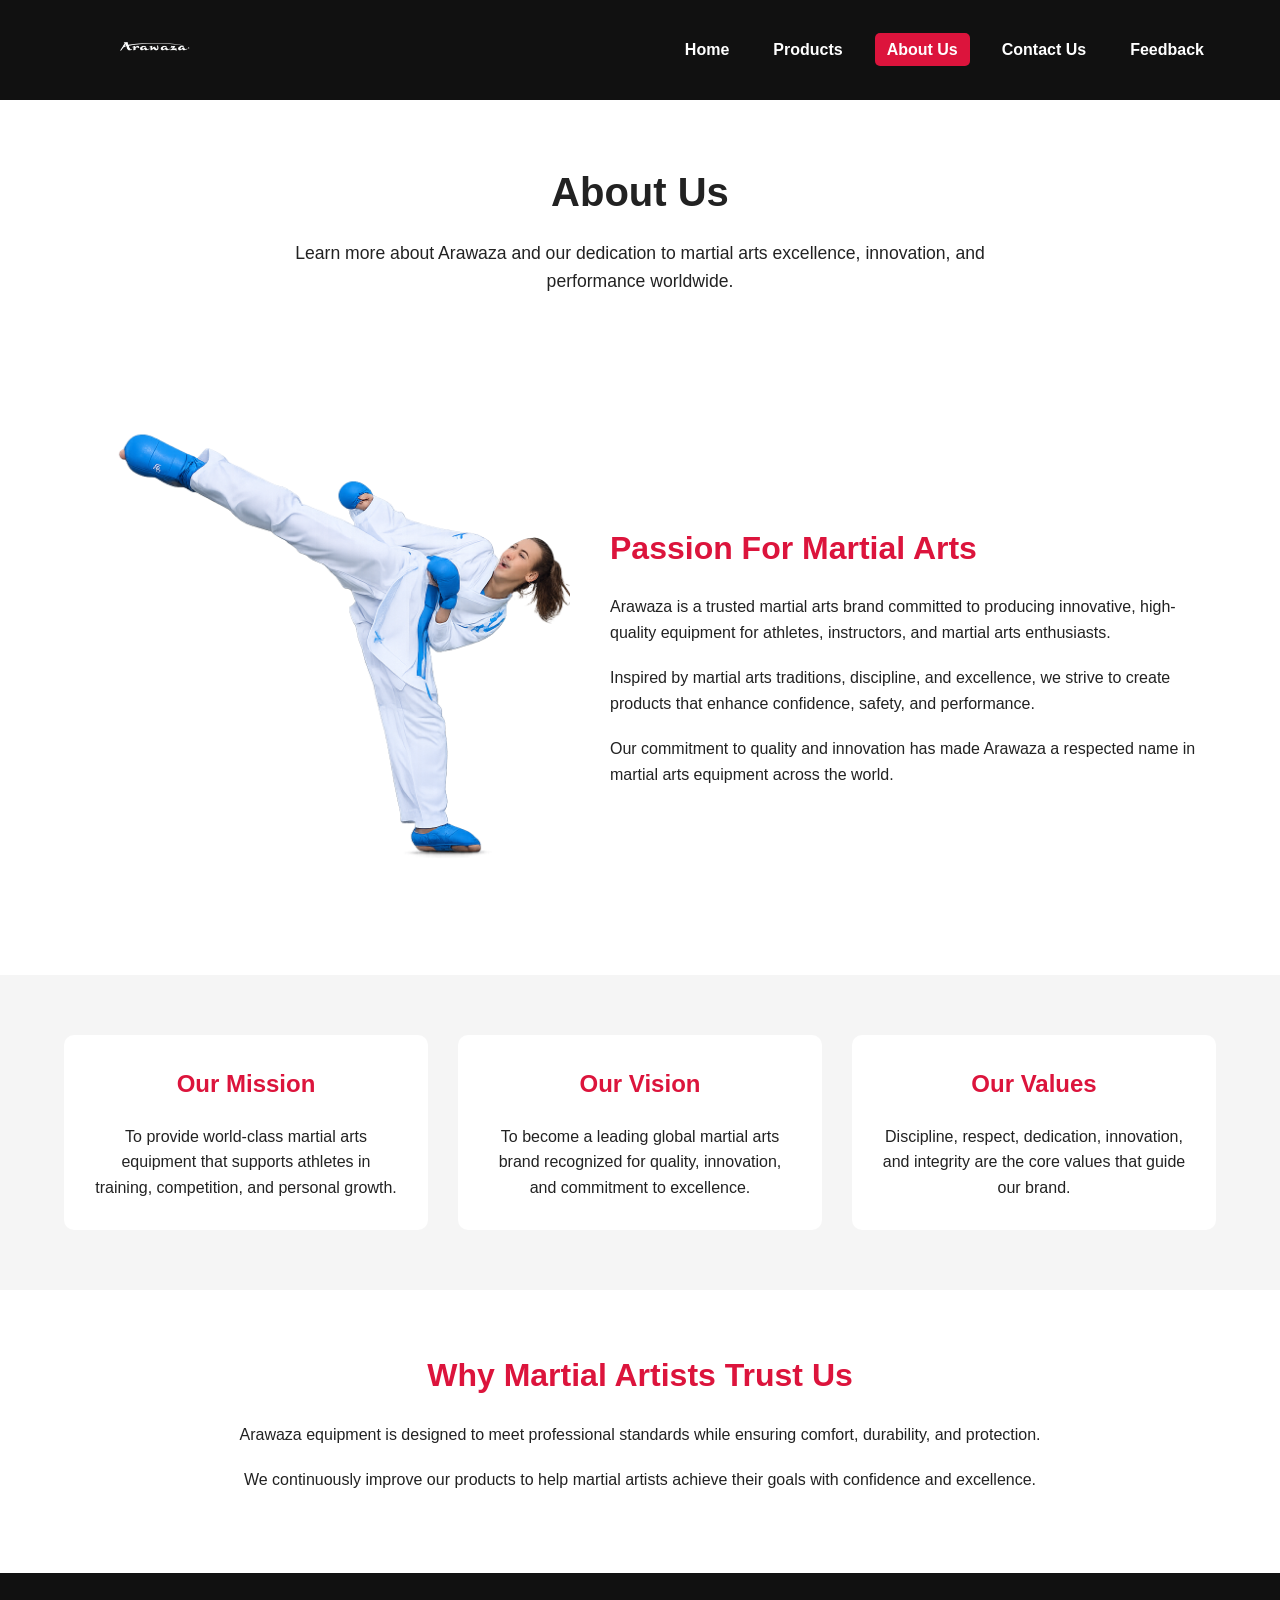
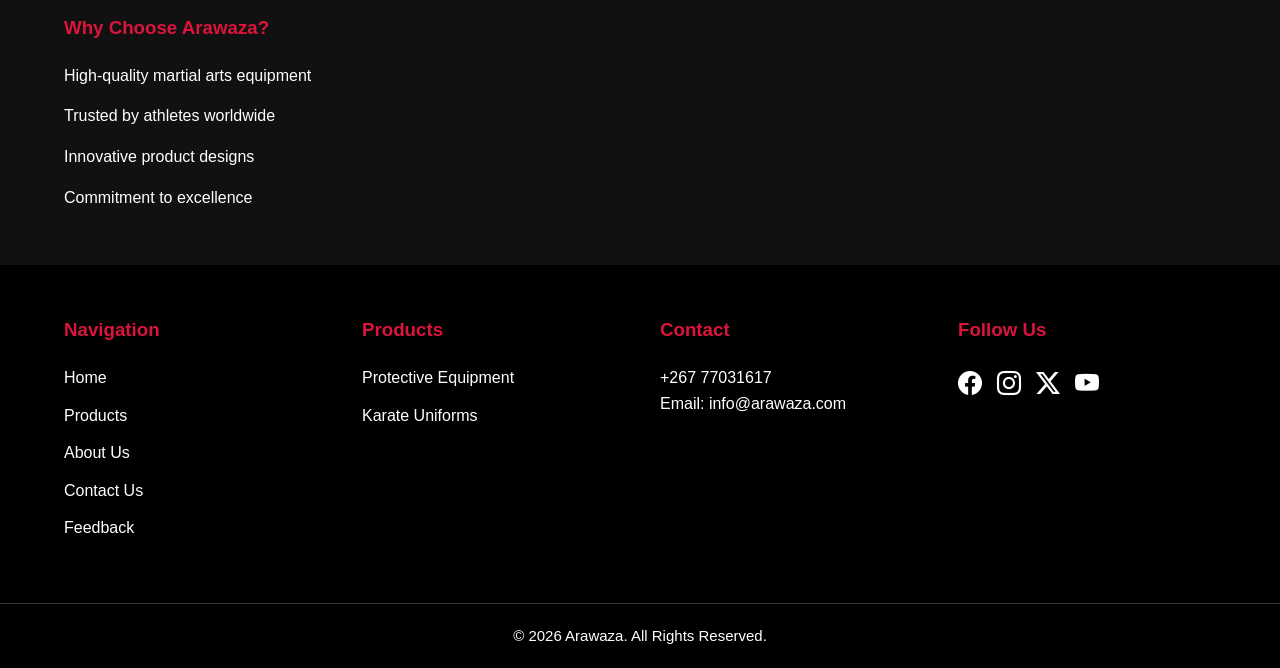
==== commit 2c158654: "added email link" ====
--- a/about us.html
+++ b/about us.html
@@ -331,7 +331,8 @@
                 </p>
 
                 <p>
-                    arawaza@gmail.com
+                    Email:
+                    <a href="mailto:info@arawaza.com">info@arawaza.com</a>
                 </p>
 
             </article>
@@ -345,19 +346,19 @@
 
                 <section class="social-icons">
 
-                    <a href="#">
+                    <a href="https://www.facebook.com/arawaza">
                         <i class="bi bi-facebook"></i>
                     </a>
 
-                    <a href="#">
+                    <a href="https://www.instagram.com/arawaza_intl/">
                         <i class="bi bi-instagram"></i>
                     </a>
 
-                    <a href="#">
+                    <a href="https://twitter.com/arawaza">
                         <i class="bi bi-twitter-x"></i>
                     </a>
 
-                    <a href="#">
+                    <a href="https://www.youtube.com/channel/UCCpLAruYuJrFB9qGQUEV6tQ">
                         <i class="bi bi-youtube"></i>
                     </a>
 
@@ -378,8 +379,7 @@
         </section>
 
     </footer>
-<!-- JAVASCRIPT -->
-    <script src="js/script.js"></script>
+    
 </body>
 
 </html>
--- a/css/style.css
+++ b/css/style.css
@@ -104,33 +104,30 @@
    HERO SECTION
 ========================= */
 
-.hero{
-    background: linear-gradient(
-    rgba(0,0,0,0.7),
-    rgba(0,0,0,0.7));
+.info{
     
-    color: white;
+    color: black;
     text-align: center;
     padding: 100px 20px;
 }
 
-.hero-content{
+.info-content{
     max-width: 800px;
     margin: auto;
 }
 
-.hero h1{
+.info h1{
     font-size: 3rem;
     margin-bottom: 20px;
 }
 
-.hero h2{
+.info h2{
     font-size: 2rem;
     margin-bottom: 20px;
-    color: crimson;
-}
-
-.hero p{
+    color: black;
+}
+
+.info p{
     font-size: 1.1rem;
     margin-bottom: 30px;
 }
